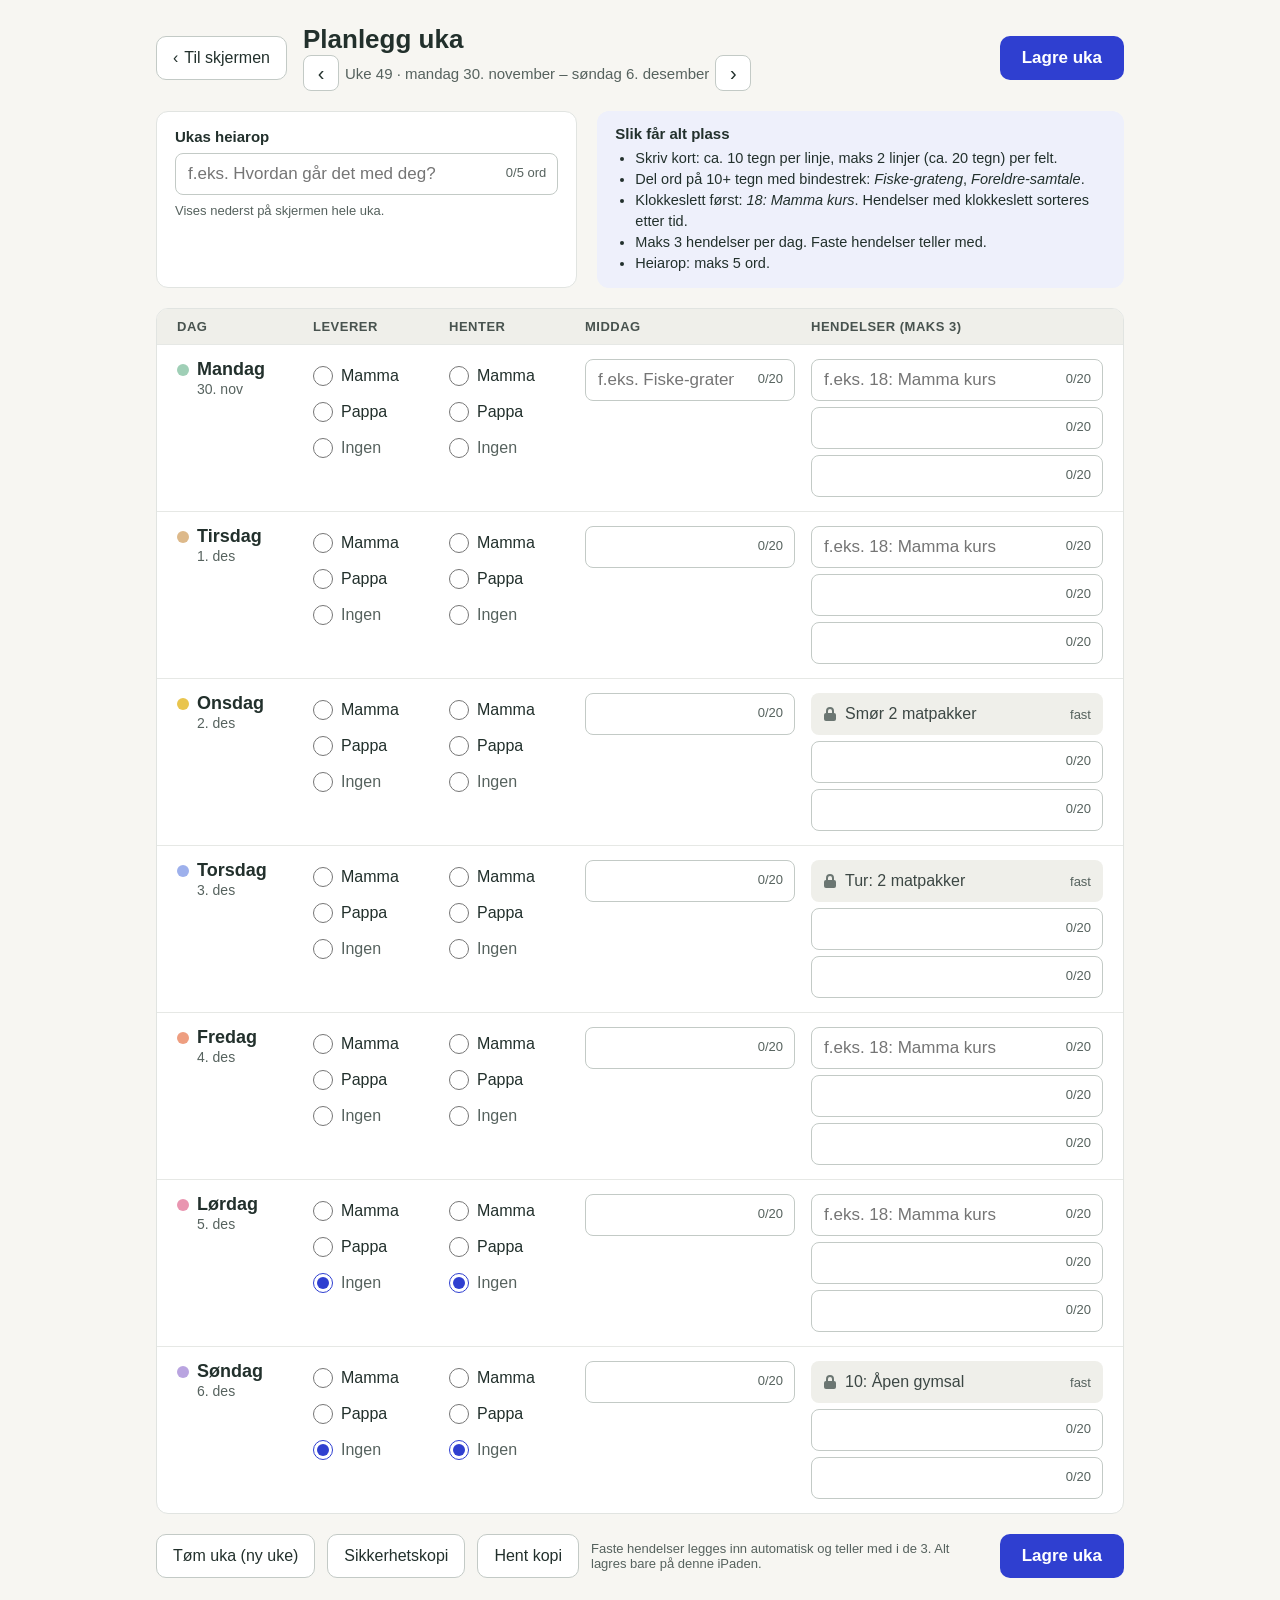
==== endre.html @ e945c728 "Add files via upload Versjon 1" ====
<!doctype html>
<html lang="no">
<head>
<meta charset="utf-8">
<meta name="viewport" content="width=device-width, initial-scale=1">
<meta name="apple-mobile-web-app-capable" content="yes">
<meta name="apple-mobile-web-app-status-bar-style" content="default">
<link rel="apple-touch-icon" href="bilder/ikon-180.png">
<title>Planlegg uka</title>
<link rel="stylesheet" href="css/endre.css">
</head>
<body>
<div class="side">
  <header class="topp">
    <a class="knapp" href="index.html" id="tilbake"><span aria-hidden="true">‹</span> Til skjermen</a>
    <div class="tittel">
      <h1>Planlegg uka</h1>
      <div class="uketekst">
        <button type="button" class="pil" id="forrige" aria-label="Forrige uke">‹</button>
        <span id="uketekst"></span>
        <button type="button" class="pil" id="neste" aria-label="Neste uke">›</button>
      </div>
    </div>
    <span class="lagret" id="lagret" aria-live="polite"></span>
    <button type="button" class="knapp hoved" id="lagre">Lagre uka</button>
  </header>

  <div class="to-kol">
    <div class="kort">
      <label for="heiarop" class="felt-tittel">Ukas heiarop</label>
      <div class="felt"><input id="heiarop" type="text" maxlength="40" autocomplete="off" placeholder="f.eks. Hvordan går det med deg?"><span class="teller" id="heiarop-teller"></span></div>
      <div class="hjelp">Vises nederst på skjermen hele uka.</div>
    </div>
    <div class="tips">
      <div class="felt-tittel">Slik får alt plass</div>
      <ul>
        <li>Skriv kort: ca. 10 tegn per linje, maks 2 linjer (ca. 20 tegn) per felt.</li>
        <li>Del ord på 10+ tegn med bindestrek: <i>Fiske-grateng</i>, <i>Foreldre-samtale</i>.</li>
        <li>Klokkeslett først: <i>18: Mamma kurs</i>. Hendelser med klokkeslett sorteres etter tid.</li>
        <li>Maks 3 hendelser per dag. Faste hendelser teller med.</li>
        <li>Heiarop: maks 5 ord.</li>
      </ul>
    </div>
  </div>

  <div class="tabell">
    <div class="rad hode"><div>Dag</div><div>Leverer</div><div>Henter</div><div>Middag</div><div>Hendelser (maks 3)</div></div>
    <div id="dager"></div>
  </div>

  <footer class="bunn">
    <button type="button" class="knapp" id="tom">Tøm uka (ny uke)</button>
    <button type="button" class="knapp" id="kopi">Sikkerhetskopi</button>
    <label class="knapp" for="hent-kopi">Hent kopi</label>
    <input type="file" id="hent-kopi" accept=".json,application/json" hidden>
    <div class="fot-tekst">Faste hendelser legges inn automatisk og teller med i de 3. Alt lagres bare på denne iPaden.</div>
    <button type="button" class="knapp hoved" id="lagre2">Lagre uka</button>
  </footer>
</div>

<script src="js/innstillinger.js"></script>
<script src="js/felles.js"></script>
<script src="js/endre.js"></script>
</body>
</html>
---- css/endre.css ----
/* Søndagsskjemaet – enkelt og ryddig */
html { -webkit-text-size-adjust: 100%; }
body { margin: 0; background: #F7F6F2; color: #22302C; font-family: -apple-system, "Helvetica Neue", "Segoe UI", Roboto, sans-serif; }
.side { max-width: 1024px; margin: 0 auto; box-sizing: border-box; padding: 24px 28px 40px; display: flex; flex-direction: column; gap: 20px; }

.topp { display: flex; align-items: center; gap: 16px; }
.tittel { flex: 1; }
h1 { margin: 0; font-size: 26px; font-weight: 700; }
.uketekst { display: flex; align-items: center; gap: 6px; font-size: 15px; color: #56625E; }
.pil { width: 36px; height: 36px; border-radius: 8px; border: 1.5px solid #C3CAC6; background: #FFFFFF; font-size: 20px; line-height: 1; color: #22302C; cursor: pointer; }
.lagret { font-size: 14px; color: #2F6B47; min-width: 70px; text-align: right; }

.knapp {
  display: inline-flex; align-items: center; gap: 6px; height: 44px; box-sizing: border-box; padding: 0 16px;
  border-radius: 10px; border: 1.5px solid #C3CAC6; background: #FFFFFF; color: #22302C;
  font: inherit; font-size: 16px; font-weight: 500; text-decoration: none; cursor: pointer; white-space: nowrap;
}
.knapp.hoved { border: none; background: #2F3FD0; color: #FFFFFF; font-size: 17px; font-weight: 600; padding: 0 22px; }

.to-kol { display: grid; grid-template-columns: minmax(0, 1fr) minmax(0, 1.25fr); gap: 20px; }
.kort { background: #FFFFFF; border: 1.5px solid #E1E4E1; border-radius: 12px; padding: 16px 18px; display: flex; flex-direction: column; gap: 8px; }
.tips { background: #EEF0FB; border-radius: 12px; padding: 14px 18px; }
.tips ul { margin: 6px 0 0; padding-left: 20px; font-size: 14.5px; line-height: 1.45; }
.felt-tittel { font-size: 15px; font-weight: 600; }
.hjelp { font-size: 13px; color: #56625E; }

.felt { position: relative; }
.felt input {
  box-sizing: border-box; width: 100%; height: 42px; border: 1.5px solid #C3CAC6; border-radius: 8px;
  padding: 0 60px 0 12px; font: inherit; font-size: 17px; color: #22302C; background: #FFFFFF;
  -webkit-appearance: none; appearance: none;
}
.felt input:focus { outline: none; border-color: #2F3FD0; box-shadow: 0 0 0 3px rgba(47,63,208,0.18); }
.felt .teller { position: absolute; right: 12px; top: 12px; font-size: 13px; color: #56625E; pointer-events: none; }
.felt.varsel input { border-color: #C2611F; border-width: 2px; }
.felt.varsel .teller { color: #9A4A12; font-weight: 600; }
.varseltekst { font-size: 13px; color: #9A4A12; margin-top: 4px; }

.tabell { background: #FFFFFF; border: 1.5px solid #E1E4E1; border-radius: 12px; overflow: hidden; }
.rad { display: grid; grid-template-columns: 120px 120px 120px 210px minmax(0, 1fr); gap: 16px; padding: 14px 20px; border-top: 1px solid #E6E8E5; align-items: start; }
.rad.hode { background: #EFEFEA; border-top: none; padding: 10px 20px; font-size: 13px; font-weight: 600; letter-spacing: 0.5px; text-transform: uppercase; color: #48534F; }

.dagnavn { display: flex; gap: 8px; align-items: flex-start; }
.prikk { width: 12px; height: 12px; border-radius: 50%; margin-top: 5px; flex: none; }
.dagnavn b { display: block; font-size: 18px; }
.dagnavn span { font-size: 14px; color: #56625E; }

fieldset { border: none; margin: 0; padding: 0; display: flex; flex-direction: column; gap: 2px; }
legend { position: absolute; left: -9999px; }
fieldset label { display: flex; align-items: center; gap: 8px; height: 34px; font-size: 16px; cursor: pointer; }
fieldset label.ingen { color: #56625E; }
input[type=radio] { width: 20px; height: 20px; margin: 0; accent-color: #2F3FD0; }

.hendelser { display: flex; flex-direction: column; gap: 6px; }
.fast { display: flex; align-items: center; gap: 8px; height: 42px; box-sizing: border-box; padding: 0 12px; border-radius: 8px; background: #EFEFEA; font-size: 16px; color: #3C4744; }
.fast small { margin-left: auto; font-size: 13px; color: #56625E; }

.bunn { display: flex; align-items: center; gap: 12px; flex-wrap: wrap; }
.fot-tekst { flex: 1; min-width: 200px; font-size: 13px; color: #56625E; }

@media (max-width: 860px) {
  .to-kol { grid-template-columns: minmax(0, 1fr); }
  .rad { grid-template-columns: minmax(0, 1fr) minmax(0, 1fr); }
  .rad.hode { display: none; }
  .rad > .dagnavn, .rad > .midd, .rad > .hendelser { grid-column: 1 / -1; }
  .topp { flex-wrap: wrap; }
}
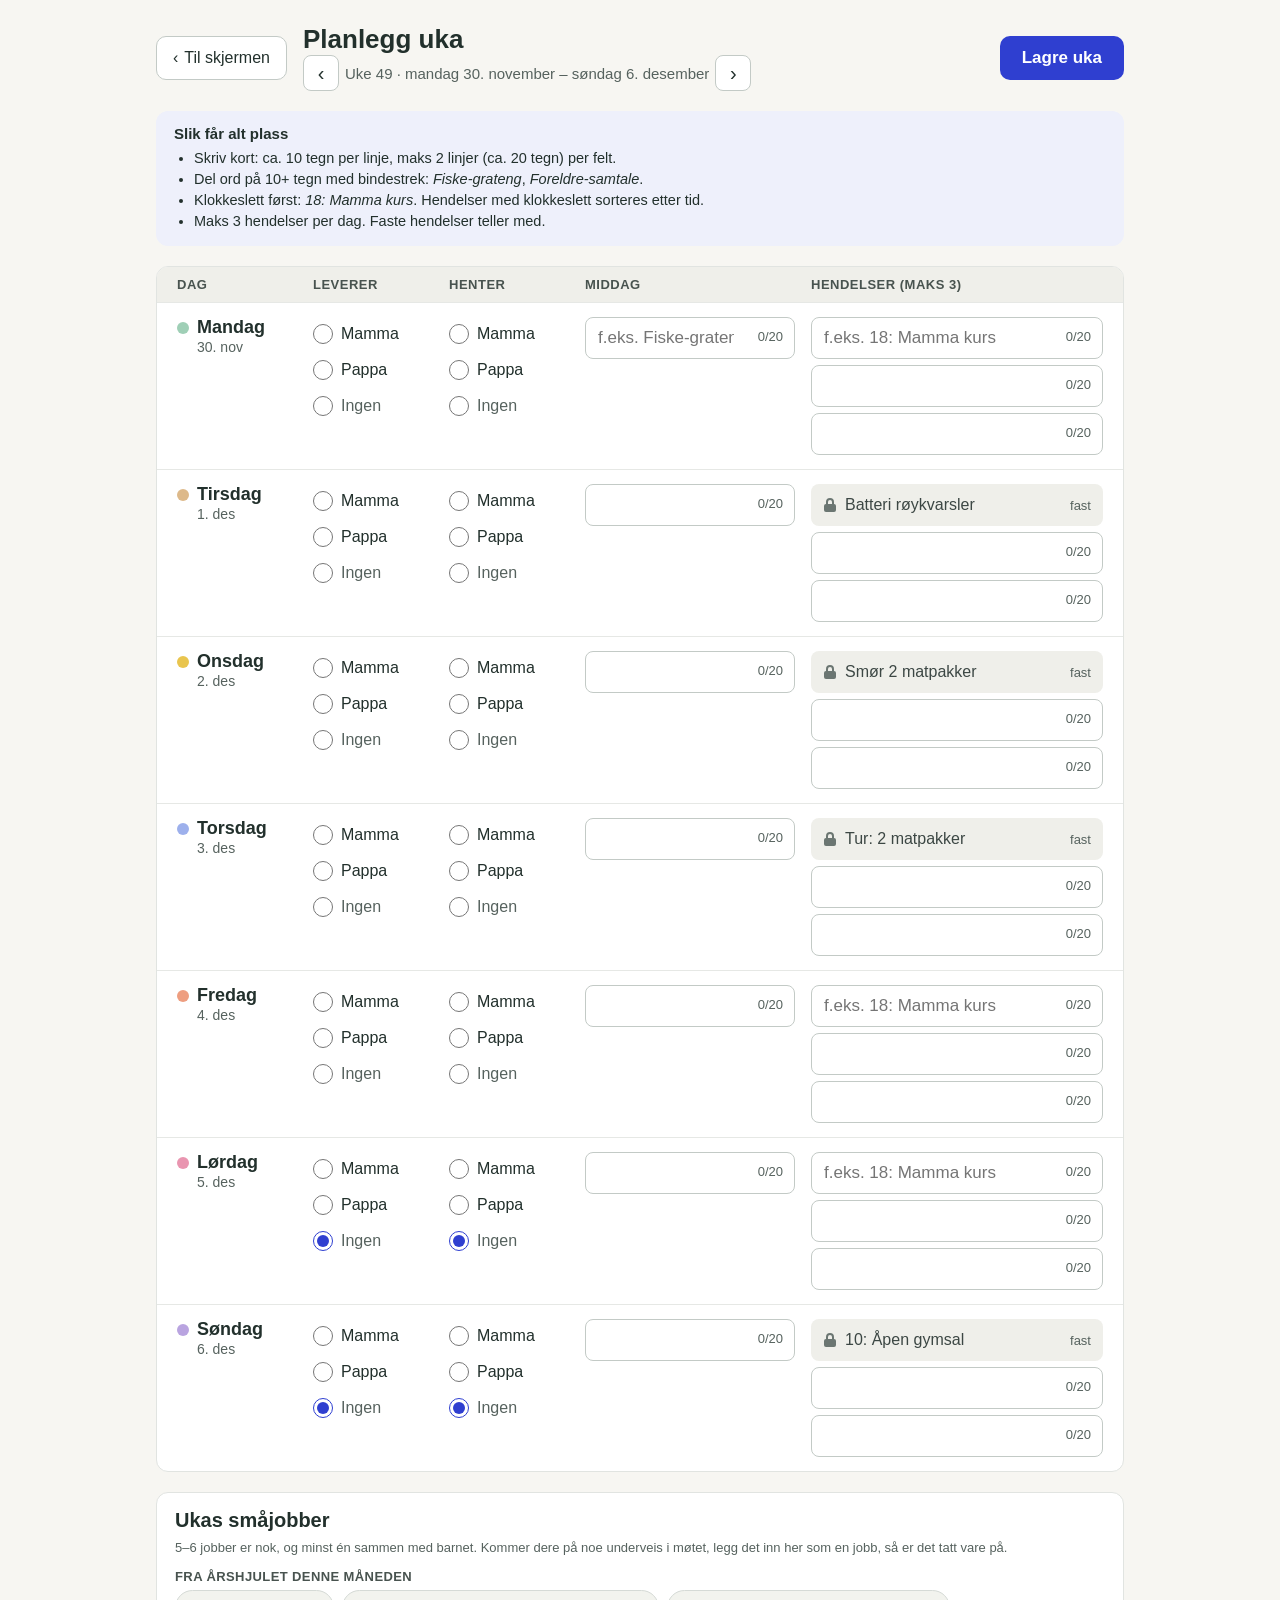
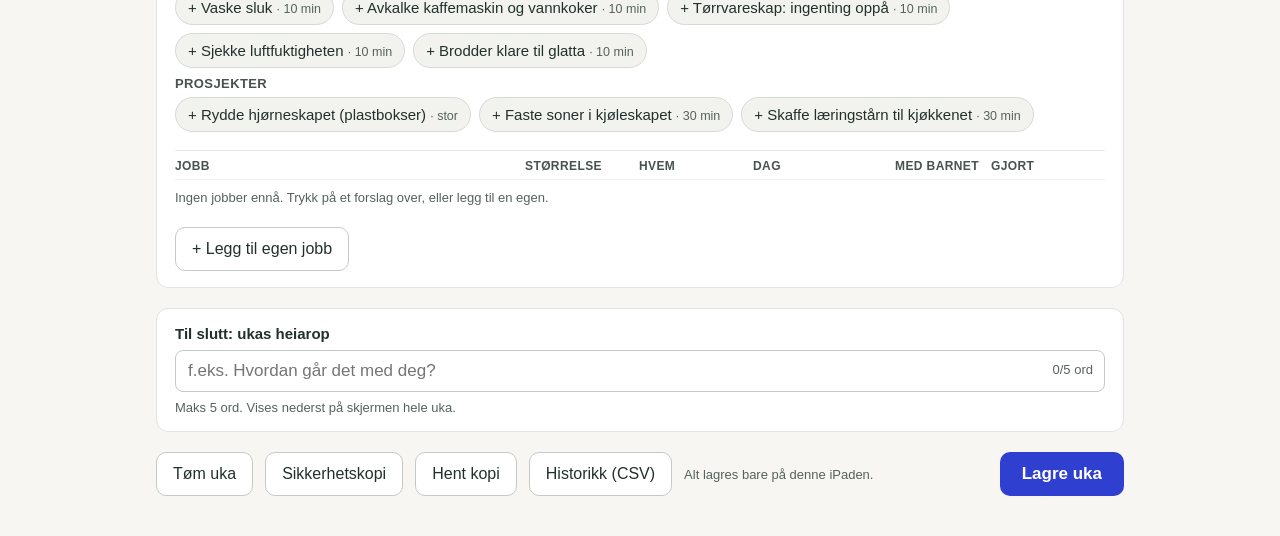
==== commit 32ecb545: "Add files via upload Versjon 2" ====
--- a/endre.html
+++ b/endre.html
@@ -25,22 +25,14 @@
     <button type="button" class="knapp hoved" id="lagre">Lagre uka</button>
   </header>
 
-  <div class="to-kol">
-    <div class="kort">
-      <label for="heiarop" class="felt-tittel">Ukas heiarop</label>
-      <div class="felt"><input id="heiarop" type="text" maxlength="40" autocomplete="off" placeholder="f.eks. Hvordan går det med deg?"><span class="teller" id="heiarop-teller"></span></div>
-      <div class="hjelp">Vises nederst på skjermen hele uka.</div>
-    </div>
-    <div class="tips">
-      <div class="felt-tittel">Slik får alt plass</div>
-      <ul>
-        <li>Skriv kort: ca. 10 tegn per linje, maks 2 linjer (ca. 20 tegn) per felt.</li>
-        <li>Del ord på 10+ tegn med bindestrek: <i>Fiske-grateng</i>, <i>Foreldre-samtale</i>.</li>
-        <li>Klokkeslett først: <i>18: Mamma kurs</i>. Hendelser med klokkeslett sorteres etter tid.</li>
-        <li>Maks 3 hendelser per dag. Faste hendelser teller med.</li>
-        <li>Heiarop: maks 5 ord.</li>
-      </ul>
-    </div>
+  <div class="tips">
+    <div class="felt-tittel">Slik får alt plass</div>
+    <ul>
+      <li>Skriv kort: ca. 10 tegn per linje, maks 2 linjer (ca. 20 tegn) per felt.</li>
+      <li>Del ord på 10+ tegn med bindestrek: <i>Fiske-grateng</i>, <i>Foreldre-samtale</i>.</li>
+      <li>Klokkeslett først: <i>18: Mamma kurs</i>. Hendelser med klokkeslett sorteres etter tid.</li>
+      <li>Maks 3 hendelser per dag. Faste hendelser teller med.</li>
+    </ul>
   </div>
 
   <div class="tabell">
@@ -48,12 +40,33 @@
     <div id="dager"></div>
   </div>
 
+  <section class="kort smajobber" aria-labelledby="sj-tittel">
+    <div class="sj-topp"><h2 id="sj-tittel">Ukas småjobber</h2><span class="hjelp" id="forrige-uke"></span></div>
+    <div class="hjelp">5–6 jobber er nok, og minst én sammen med barnet. Kommer dere på noe underveis i møtet, legg det inn her som en jobb, så er det tatt vare på.</div>
+    <div id="forslag"></div>
+    <div class="jtabell">
+      <div class="jrad jhode"><div>Jobb</div><div>Størrelse</div><div>Hvem</div><div>Dag</div><div>Med barnet</div><div>Gjort</div><div></div></div>
+      <div id="jobber"></div>
+    </div>
+    <div class="sj-bunn">
+      <button type="button" class="knapp" id="ny-jobb">+ Legg til egen jobb</button>
+      <span class="hjelp" id="belastning" aria-live="polite"></span>
+    </div>
+  </section>
+
+  <section class="kort">
+    <label for="heiarop" class="felt-tittel">Til slutt: ukas heiarop</label>
+    <div class="felt"><input id="heiarop" type="text" maxlength="40" autocomplete="off" placeholder="f.eks. Hvordan går det med deg?"><span class="teller" id="heiarop-teller"></span></div>
+    <div class="hjelp">Maks 5 ord. Vises nederst på skjermen hele uka.</div>
+  </section>
+
   <footer class="bunn">
-    <button type="button" class="knapp" id="tom">Tøm uka (ny uke)</button>
+    <button type="button" class="knapp" id="tom">Tøm uka</button>
     <button type="button" class="knapp" id="kopi">Sikkerhetskopi</button>
     <label class="knapp" for="hent-kopi">Hent kopi</label>
     <input type="file" id="hent-kopi" accept=".json,application/json" hidden>
-    <div class="fot-tekst">Faste hendelser legges inn automatisk og teller med i de 3. Alt lagres bare på denne iPaden.</div>
+    <button type="button" class="knapp" id="historikk">Historikk (CSV)</button>
+    <div class="fot-tekst">Alt lagres bare på denne iPaden.</div>
     <button type="button" class="knapp hoved" id="lagre2">Lagre uka</button>
   </footer>
 </div>
--- a/css/endre.css
+++ b/css/endre.css
@@ -55,6 +55,31 @@
 .fast { display: flex; align-items: center; gap: 8px; height: 42px; box-sizing: border-box; padding: 0 12px; border-radius: 8px; background: #EFEFEA; font-size: 16px; color: #3C4744; }
 .fast small { margin-left: auto; font-size: 13px; color: #56625E; }
 
+/* Ukas småjobber */
+.smajobber h2 { margin: 0; font-size: 20px; }
+.sj-topp { display: flex; align-items: baseline; justify-content: space-between; gap: 12px; }
+#forslag { display: flex; flex-direction: column; gap: 8px; margin: 6px 0 4px; }
+.fgruppe .ftittel { font-size: 13px; font-weight: 600; letter-spacing: 0.4px; text-transform: uppercase; color: #48534F; margin-bottom: 6px; }
+.chips { display: flex; flex-wrap: wrap; gap: 8px; }
+.chip { font: inherit; font-size: 15px; color: #22302C; background: #F2F3EE; border: 1.5px solid #D5DAD6; border-radius: 18px; padding: 8px 12px; cursor: pointer; }
+.chip small { color: #56625E; }
+.jtabell { border-top: 1px solid #E6E8E5; margin-top: 6px; }
+.jrad { display: grid; grid-template-columns: minmax(0, 1fr) 104px 104px 132px 86px 64px 40px; gap: 10px; align-items: center; padding: 8px 0; border-bottom: 1px solid #EEF0EC; }
+.jhode { font-size: 12px; font-weight: 600; letter-spacing: 0.4px; text-transform: uppercase; color: #48534F; padding: 8px 0 6px; }
+.jrad input[type=text], .jrad select {
+  box-sizing: border-box; width: 100%; height: 42px; border: 1.5px solid #C3CAC6; border-radius: 8px;
+  padding: 0 10px; font: inherit; font-size: 16px; color: #22302C; background: #FFFFFF;
+}
+.jrad select { -webkit-appearance: none; appearance: none; padding-right: 24px;
+  background: #FFFFFF url("data:image/svg+xml,%3Csvg xmlns='http://www.w3.org/2000/svg' width='12' height='8'%3E%3Cpath d='M1 1l5 5 5-5' stroke='%2356625E' stroke-width='2' fill='none'/%3E%3C/svg%3E") no-repeat right 9px center; }
+.jrad input[type=text]:focus, .jrad select:focus { outline: none; border-color: #2F3FD0; box-shadow: 0 0 0 3px rgba(47,63,208,0.18); }
+.jrad label { display: flex; align-items: center; gap: 6px; height: 42px; font-size: 15px; cursor: pointer; }
+.jrad input[type=checkbox] { width: 22px; height: 22px; margin: 0; accent-color: #2F3FD0; }
+.j-fjern { width: 40px; height: 40px; border-radius: 8px; border: 1.5px solid #C3CAC6; background: #FFFFFF; color: #56625E; font-size: 20px; line-height: 1; cursor: pointer; }
+.jrad.er-gjort input[type=text] { color: #56625E; text-decoration: line-through; }
+.sj-bunn { display: flex; align-items: center; gap: 14px; flex-wrap: wrap; margin-top: 4px; }
+#belastning.mye { color: #9A4A12; font-weight: 600; }
+
 .bunn { display: flex; align-items: center; gap: 12px; flex-wrap: wrap; }
 .fot-tekst { flex: 1; min-width: 200px; font-size: 13px; color: #56625E; }
 
@@ -63,5 +88,8 @@
   .rad { grid-template-columns: minmax(0, 1fr) minmax(0, 1fr); }
   .rad.hode { display: none; }
   .rad > .dagnavn, .rad > .midd, .rad > .hendelser { grid-column: 1 / -1; }
+  .jrad { grid-template-columns: minmax(0, 1fr) minmax(0, 1fr) minmax(0, 1fr); }
+  .jrad > input[type=text] { grid-column: 1 / -1; }
+  .jhode { display: none; }
   .topp { flex-wrap: wrap; }
 }
